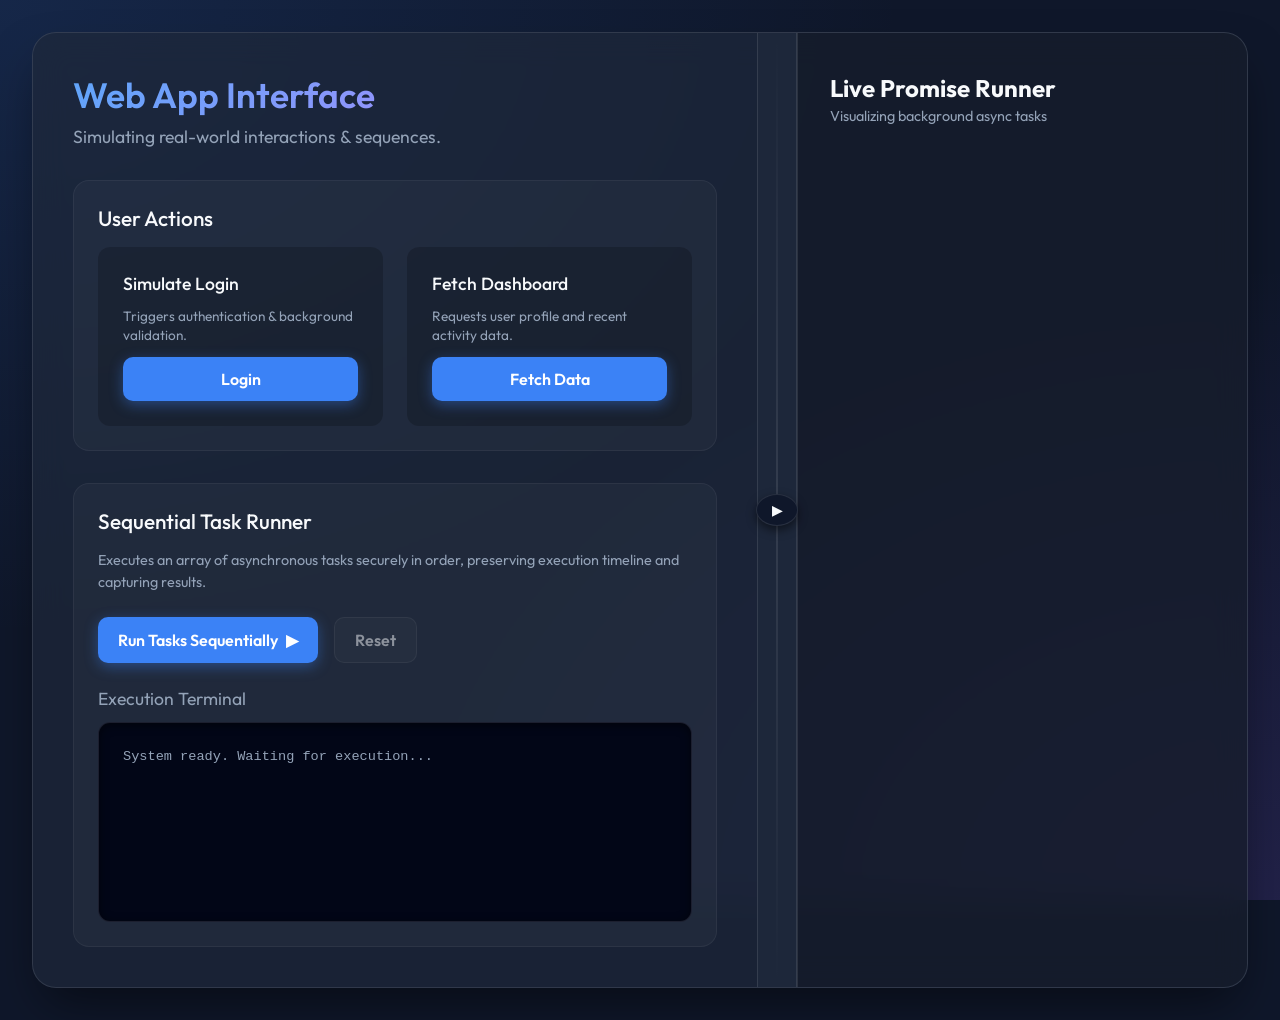
==== index.html @ a12e9759 "Update Promise-Based Sequence Runner" ====
<!DOCTYPE html>
<html lang="en">

<head>
    <meta charset="UTF-8">
    <meta name="viewport" content="width=device-width, initial-scale=1.0">
    <title>Promise-Based Sequence Runner</title>
    <meta name="description" content="Sequential Async Execution Demonstration">
    <link rel="stylesheet" href="style.css">
    <link href="https://fonts.googleapis.com/css2?family=Outfit:wght@300;400;600&display=swap" rel="stylesheet">
</head>

<body>
    <div class="app-container split-layout">

        <main class="left-panel">
            <header class="app-header">
                <h1>Web App Interface</h1>
                <p>Simulating real-world interactions & sequences.</p>
            </header>

            <section class="interaction-section box-panel">
                <h2>User Actions</h2>
                <div class="action-grid">
                    <div class="action-card">
                        <h3>Simulate Login</h3>
                        <p>Triggers authentication & background validation.</p>
                        <button id="login-btn" class="primary-btn">
                            <span class="btn-text">Login</span>
                        </button>
                    </div>
                    <div class="action-card">
                        <h3>Fetch Dashboard</h3>
                        <p>Requests user profile and recent activity data.</p>
                        <button id="fetch-data-btn" class="primary-btn">
                            <span class="btn-text">Fetch Data</span>
                        </button>
                    </div>
                </div>
            </section>

            <section class="assignment-section box-panel">
                <h2>Sequential Task Runner</h2>
                <p class="section-desc">Executes an array of asynchronous tasks securely in order, preserving execution
                    timeline and capturing results.</p>
                <div class="controls">
                    <button id="run-btn" class="primary-btn">
                        <span class="btn-text">Run Tasks Sequentially</span>
                        <span class="btn-icon">▶</span>
                    </button>
                    <button id="reset-btn" class="secondary-btn" disabled>
                        <span class="btn-text">Reset</span>
                    </button>
                </div>

                <div class="results-panel">
                    <h3>Execution Terminal</h3>
                    <div class="terminal" id="terminal-output">
                        <p class="log-entry system">System ready. Waiting for execution...</p>
                    </div>
                </div>
            </section>
        </main>

        <div class="divider-container" id="panel-divider">
            <button id="toggle-runner-btn" class="toggle-btn" title="Toggle Live Runner">
                <span class="toggle-icon">▶</span>
            </button>
            <div class="divider-line"></div>
        </div>

        <aside class="right-panel visualizer" id="live-runner-panel">
            <div class="panel-header">
                <h2>Live Promise Runner</h2>
                <p>Visualizing background async tasks</p>
            </div>
            <div class="task-list" id="task-list">
            </div>
        </aside>

    </div>
    <script src="script.js"></script>
</body>

</html>
---- style.css ----
:root {
    --bg-color: #0f172a;
    --panel-bg: rgba(30, 41, 59, 0.7);
    --border-color: rgba(255, 255, 255, 0.1);
    --text-primary: #f8fafc;
    --text-secondary: #94a3b8;
    --accent-color: #3b82f6;
    --accent-hover: #2563eb;
    --success-color: #10b981;
    --error-color: #ef4444;
    --warning-color: #f59e0b;
    --task-pending: rgba(59, 130, 246, 0.1);
    --task-active: rgba(59, 130, 246, 0.3);
    --task-done: rgba(16, 185, 129, 0.2);
    --task-failed: rgba(239, 68, 68, 0.2);
}

* {
    box-sizing: border-box;
    margin: 0;
    padding: 0;
}

body {
    font-family: 'Outfit', sans-serif;
    background-color: var(--bg-color);
    background-image:
        radial-gradient(at 0% 0%, rgba(59, 130, 246, 0.15) 0px, transparent 50%),
        radial-gradient(at 100% 100%, rgba(139, 92, 246, 0.15) 0px, transparent 50%);
    background-attachment: fixed;
    color: var(--text-primary);
    min-height: 100vh;
    display: flex;
    justify-content: center;
    padding: 2rem;
}

.app-container {
    width: 100%;
    max-width: 1300px;
    background: var(--panel-bg);
    border: 1px solid var(--border-color);
    border-radius: 24px;
    backdrop-filter: blur(16px);
    box-shadow: 0 25px 50px -12px rgba(0, 0, 0, 0.5);
    display: flex;
    flex-direction: row;
    align-items: stretch;
    overflow: hidden;
}

.left-panel {
    flex: 1;
    padding: 2.5rem;
    display: flex;
    flex-direction: column;
    gap: 2rem;
    overflow-y: auto;
}

.right-panel {
    width: 450px;
    background: rgba(0, 0, 0, 0.2);
    border-left: 1px solid var(--border-color);
    padding: 2.5rem 2rem;
    display: flex;
    flex-direction: column;
    gap: 1.5rem;
    transition: all 0.4s cubic-bezier(0.4, 0, 0.2, 1);
    overflow-y: auto;
}

.right-panel.collapsed {
    width: 0;
    padding-left: 0;
    padding-right: 0;
    border-left: none;
    opacity: 0;
}

.divider-container {
    width: 40px;
    background: rgba(30, 41, 59, 0.9);
    display: flex;
    justify-content: center;
    align-items: center;
    position: relative;
    border-left: 1px solid var(--border-color);
    border-right: 1px solid var(--border-color);
    cursor: col-resize;
    z-index: 10;
}

.divider-line {
    width: 2px;
    height: 100%;
    background: linear-gradient(to bottom, transparent, rgba(255, 255, 255, 0.1), transparent);
}

.toggle-btn {
    position: absolute;
    width: 32px;
    height: 32px;
    border-radius: 50%;
    background: var(--bg-color);
    border: 1px solid var(--border-color);
    color: var(--text-primary);
    display: flex;
    justify-content: center;
    align-items: center;
    cursor: pointer;
    box-shadow: 0 4px 10px rgba(0, 0, 0, 0.5);
    transition: all 0.3s ease;
    z-index: 11;
}

.toggle-btn:hover {
    background: var(--accent-color);
    border-color: var(--accent-color);
}

.toggle-btn.rotated .toggle-icon {
    transform: rotate(180deg);
}

.toggle-icon {
    transition: transform 0.3s ease;
    font-size: 0.8rem;
}

.app-header h1 {
    font-size: 2.2rem;
    font-weight: 600;
    background: linear-gradient(135deg, #60a5fa, #c084fc);
    -webkit-background-clip: text;
    background-clip: text;
    -webkit-text-fill-color: transparent;
    margin-bottom: 0.5rem;
}

.app-header p {
    color: var(--text-secondary);
    font-size: 1.1rem;
}

.panel-header h2 {
    font-size: 1.5rem;
    color: var(--text-primary);
    margin-bottom: 0.25rem;
}

.panel-header p {
    font-size: 0.9rem;
    color: var(--text-secondary);
}

.box-panel {
    background: rgba(255, 255, 255, 0.03);
    border-radius: 16px;
    padding: 1.5rem;
    border: 1px solid rgba(255, 255, 255, 0.05);
}

.box-panel h2 {
    font-size: 1.3rem;
    margin-bottom: 1rem;
    color: var(--text-primary);
    font-weight: 500;
}

.section-desc {
    color: var(--text-secondary);
    font-size: 0.9rem;
    margin-bottom: 1.5rem;
    line-height: 1.5;
}

.action-grid {
    display: grid;
    grid-template-columns: 1fr 1fr;
    gap: 1.5rem;
}

.action-card {
    background: rgba(0, 0, 0, 0.2);
    border-radius: 12px;
    padding: 1.5rem;
    display: flex;
    flex-direction: column;
    gap: 0.75rem;
    border: 1px solid transparent;
    transition: all 0.3s ease;
}

.action-card:hover {
    border-color: rgba(59, 130, 246, 0.3);
    background: rgba(0, 0, 0, 0.3);
}

.action-card h3 {
    font-size: 1.1rem;
    font-weight: 500;
}

.action-card p {
    color: var(--text-secondary);
    font-size: 0.85rem;
    line-height: 1.4;
    flex-grow: 1;
}

.controls {
    display: flex;
    gap: 1rem;
    margin-bottom: 1.5rem;
}

button {
    font-family: inherit;
    font-size: 1rem;
    font-weight: 600;
    padding: 0.75rem 1.25rem;
    border: none;
    border-radius: 10px;
    cursor: pointer;
    display: inline-flex;
    align-items: center;
    justify-content: center;
    gap: 0.5rem;
    transition: all 0.3s ease;
}

.primary-btn {
    background: var(--accent-color);
    color: white;
    box-shadow: 0 4px 14px rgba(59, 130, 246, 0.4);
}

.primary-btn:hover:not(:disabled) {
    background: var(--accent-hover);
    transform: translateY(-2px);
    box-shadow: 0 6px 20px rgba(59, 130, 246, 0.5);
}

.primary-btn:active:not(:disabled) {
    transform: translateY(0);
}

.primary-btn:disabled {
    background: #334155;
    color: #94a3b8;
    cursor: not-allowed;
    box-shadow: none;
}

.secondary-btn {
    background: rgba(255, 255, 255, 0.05);
    color: var(--text-primary);
    border: 1px solid var(--border-color);
}

.secondary-btn:hover:not(:disabled) {
    background: rgba(255, 255, 255, 0.1);
}

.secondary-btn:disabled {
    opacity: 0.5;
    cursor: not-allowed;
}

.task-list {
    display: flex;
    flex-direction: column;
    gap: 1rem;
}

.task-item {
    background: var(--task-pending);
    border-radius: 12px;
    padding: 1rem 1.25rem;
    display: flex;
    justify-content: space-between;
    align-items: center;
    border-left: 4px solid #475569;
    transition: all 0.5s ease;
    opacity: 0.7;
}

.task-item.active {
    background: var(--task-active);
    border-left-color: var(--accent-color);
    opacity: 1;
    transform: scale(1.02);
    box-shadow: 0 4px 15px rgba(59, 130, 246, 0.2);
}

.task-item.active .task-spinner {
    display: block;
}

.task-item.done {
    background: var(--task-done);
    border-left-color: var(--success-color);
    opacity: 1;
}

.task-item.failed {
    background: var(--task-failed);
    border-left-color: var(--error-color);
    opacity: 1;
}

.task-info {
    display: flex;
    align-items: center;
    gap: 0.75rem;
}

.task-icon {
    font-size: 1.2rem;
}

.task-name {
    font-size: 1rem;
    font-weight: 400;
}

.task-status-container {
    display: flex;
    align-items: center;
    gap: 0.75rem;
}

.task-status {
    font-size: 0.85rem;
    color: var(--text-secondary);
    text-transform: uppercase;
    letter-spacing: 0.05em;
    font-weight: 600;
}

.task-spinner {
    display: none;
    width: 20px;
    height: 20px;
    border: 3px solid rgba(255, 255, 255, 0.1);
    border-radius: 50%;
    border-top-color: var(--accent-color);
    animation: spin 1s linear infinite;
}

@keyframes spin {
    to {
        transform: rotate(360deg);
    }
}

.results-panel {
    display: flex;
    flex-direction: column;
    gap: 0.75rem;
}

.results-panel h3 {
    font-size: 1.1rem;
    color: var(--text-secondary);
    font-weight: 400;
}

.terminal {
    background: #020617;
    border-radius: 12px;
    padding: 1.5rem;
    font-family: 'Courier New', Courier, monospace;
    font-size: 0.85rem;
    height: 200px;
    overflow-y: auto;
    border: 1px solid var(--border-color);
    box-shadow: inset 0 2px 10px rgba(0, 0, 0, 0.5);
    display: flex;
    flex-direction: column;
    gap: 0.5rem;
}

.terminal::-webkit-scrollbar {
    width: 8px;
}

.terminal::-webkit-scrollbar-track {
    background: #0f172a;
    border-radius: 4px;
}

.terminal::-webkit-scrollbar-thumb {
    background: #334155;
    border-radius: 4px;
}

.log-entry {
    line-height: 1.4;
    word-break: break-all;
    animation: fadeIn 0.3s ease;
}

@keyframes fadeIn {
    from {
        opacity: 0;
        transform: translateY(5px);
    }

    to {
        opacity: 1;
        transform: translateY(0);
    }
}

.log-entry .timestamp {
    color: #64748b;
    margin-right: 0.5rem;
}

.log-entry.system {
    color: var(--text-secondary);
}

.log-entry.start {
    color: var(--accent-color);
}

.log-entry.success {
    color: var(--success-color);
}

.log-entry.error {
    color: var(--error-color);
}

.log-entry.result {
    color: #c084fc;
    font-weight: bold;
}

@media (max-width: 900px) {
    .app-container {
        flex-direction: column;
    }

    .right-panel {
        width: 100%;
        border-left: none;
        border-top: 1px solid var(--border-color);
    }

    .divider-container {
        width: 100%;
        height: 40px;
        border-left: none;
        border-right: none;
        border-top: 1px solid var(--border-color);
        border-bottom: 1px solid var(--border-color);
        cursor: row-resize;
    }

    .divider-line {
        height: 2px;
        width: 100%;
        background: linear-gradient(to right, transparent, rgba(255, 255, 255, 0.1), transparent);
    }

    .action-grid {
        grid-template-columns: 1fr;
    }
}
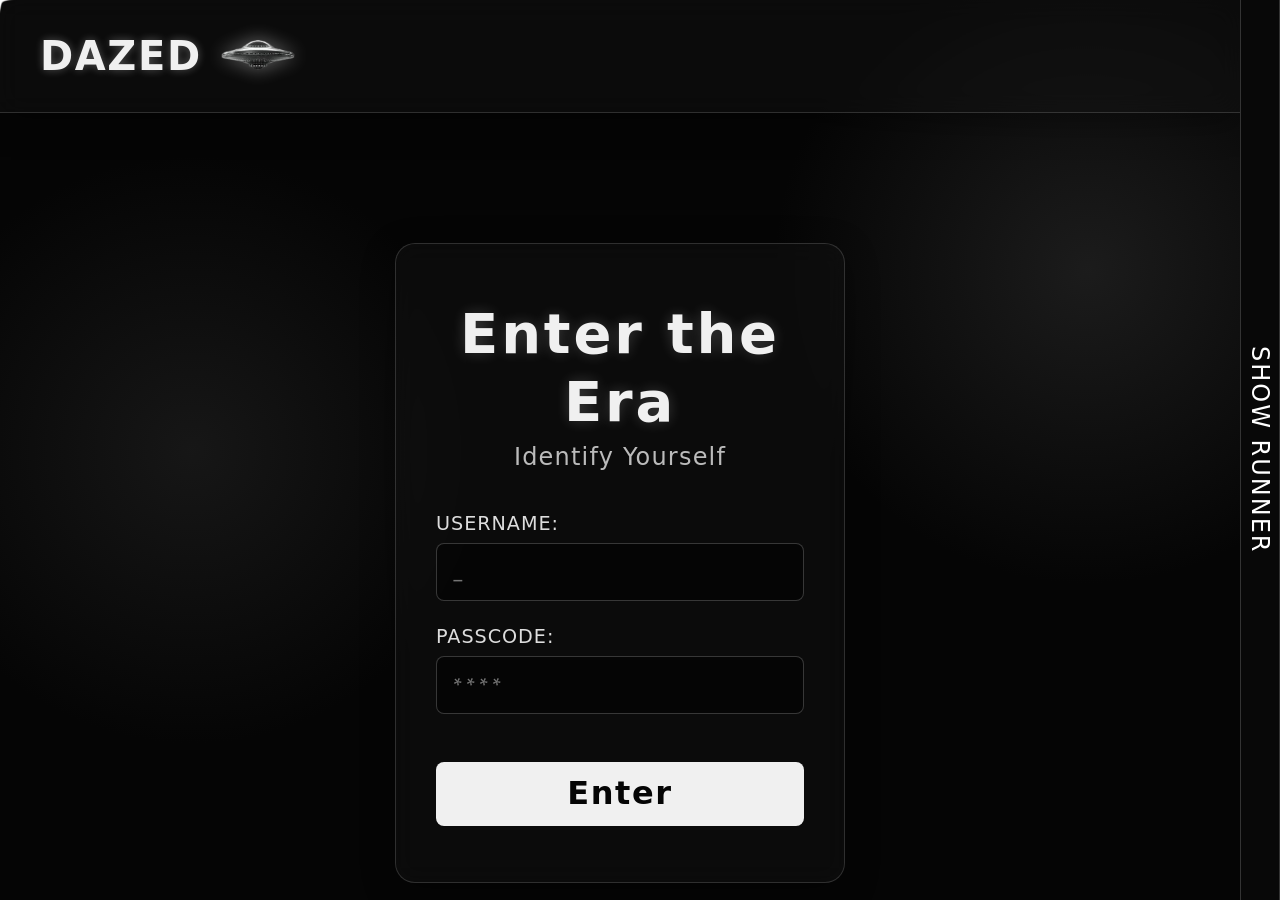
==== commit 1be1b96e: "Swap index.html to DAZED project" ====
--- a/index.html
+++ b/index.html
@@ -4,81 +4,262 @@
 <head>
     <meta charset="UTF-8">
     <meta name="viewport" content="width=device-width, initial-scale=1.0">
-    <title>Promise-Based Sequence Runner</title>
-    <meta name="description" content="Sequential Async Execution Demonstration">
+    <title>DAZED - Golden Era of Music</title>
     <link rel="stylesheet" href="style.css">
-    <link href="https://fonts.googleapis.com/css2?family=Outfit:wght@300;400;600&display=swap" rel="stylesheet">
-</head>
+
+    <!-- Google Fonts -->
+    <link rel="preconnect" href="https://fonts.googleapis.com">
+    <link rel="preconnect" href="https://fonts.gstatic.com" crossorigin>
+    <!-- Pixel Font -->
+    <link href="https://fonts.googleapis.com/css2?family=Press+Start+2P&display=swap" rel="stylesheet">
+    <!-- Gothic Font -->
+    <link href="https://fonts.googleapis.com/css2?family=Pirata+One&display=swap" rel="stylesheet">
+    <!-- Clean legible Sans for body text -->
+    <link href="https://fonts.googleapis.com/css2?family=Outfit:wght@400;700;900&display=swap" rel="stylesheet">
 
 <body>
+
+    <!-- CUSTOM GLOWING CURSOR -->
+    <div id="glow-cursor"></div>
+
     <div class="app-container split-layout">
-
-        <main class="left-panel">
-            <header class="app-header">
-                <h1>Web App Interface</h1>
-                <p>Simulating real-world interactions & sequences.</p>
+        <!-- LEFT PANEL: DAZED APP -->
+        <div class="left-panel main-dazed-content">
+
+            <!-- HEADER BAR -->
+            <header class="top-header glass-effect">
+                <div class="logo-container" id="navbar-logo">
+                    <h1 class="logo gothic-font">DAZED</h1>
+                    <img src="DAZED.png" alt="DAZED Floating Logo" class="floating-logo">
+                </div>
+                <button id="logout-btn" class="gothic-font nav-btn hidden">SIGN OUT</button>
             </header>
 
-            <section class="interaction-section box-panel">
-                <h2>User Actions</h2>
-                <div class="action-grid">
-                    <div class="action-card">
-                        <h3>Simulate Login</h3>
-                        <p>Triggers authentication & background validation.</p>
-                        <button id="login-btn" class="primary-btn">
-                            <span class="btn-text">Login</span>
-                        </button>
+            <!-- LOGIN VIEW -->
+            <main id="login-view" class="view-container active">
+                <div class="login-box glass-effect">
+                    <h2 class="gothic-font">Enter the Era</h2>
+                    <p class="subtitle gothic-font">Identify Yourself</p>
+
+                    <form id="login-form">
+                        <div class="input-group">
+                            <label for="username" class="gothic-font">USERNAME:</label>
+                            <input type="text" id="username" required autocomplete="off" placeholder="_">
+                        </div>
+
+                        <div class="input-group">
+                            <label for="passcode" class="gothic-font">PASSCODE:</label>
+                            <input type="password" id="passcode" required placeholder="* * * *">
+                        </div>
+
+                        <button type="submit" class="gothic-font submit-btn">Enter</button>
+                    </form>
+                </div>
+            </main>
+
+            <!-- MAIN CONTENT VIEW (Hidden Initially) -->
+            <main id="main-view" class="view-container hidden">
+                <div class="hero-section glass-effect">
+                    <h2 class="gothic-font hero-title">Golden Era of Music</h2>
+                    <p class="welcome-msg gothic-font">Welcome back, <span id="user-display"
+                            class="gothic-font">Seeker</span>.
+                    </p>
+                    <p class="dramatic-text outfit-font">
+                        Do you remember the crackle of the needle hitting the groove?<br>
+                        The warmth of the analog sound filling the room, long before the digital age.<br>
+                        Take a quiet moment to drift back to those golden afternoons, and let the melodies of the past
+                        wash over
+                        you once again.
+                    </p>
+                    <div class="scroll-prompt gothic-font">SCROLL DOWN v</div>
+                </div>
+
+                <!-- Top Ribbon: Left to Right -->
+                <div class="ribbon-container">
+                    <div class="marquee-content left-to-right pixel-font">
+                        <span>PINK FLOYD • THE BEATLES • FRANK SINATRA • NIRVANA • LED ZEPPELIN • KISS • ABBA •
+                            RADIOHEAD •
+                            BLACK SABBATH • PINK FLOYD • THE BEATLES • FRANK SINATRA • NIRVANA • LED ZEPPELIN • KISS •
+                            ABBA •
+                            RADIOHEAD • BLACK SABBATH •</span>
                     </div>
-                    <div class="action-card">
-                        <h3>Fetch Dashboard</h3>
-                        <p>Requests user profile and recent activity data.</p>
-                        <button id="fetch-data-btn" class="primary-btn">
-                            <span class="btn-text">Fetch Data</span>
-                        </button>
+                </div>
+
+                <section class="gallery-grid">
+
+                    <!-- Pink Floyd -->
+                    <article class="artist-card" data-artist="pink-floyd">
+                        <div class="card-image-wrapper">
+                            <img src="images/pink_floyd.jpg" alt="Pink Floyd" class="artist-img">
+                            <div class="hover-overlay glass-effect">
+                                <h3 class="pixel-font artist-name">Pink Floyd</h3>
+                            </div>
+                        </div>
+                    </article>
+
+                    <!-- The Beatles -->
+                    <article class="artist-card" data-artist="the-beatles">
+                        <div class="card-image-wrapper">
+                            <img src="images/the_beatles.jpg" alt="The Beatles" class="artist-img">
+                            <div class="hover-overlay glass-effect">
+                                <h3 class="pixel-font artist-name">The Beatles</h3>
+                            </div>
+                        </div>
+                    </article>
+
+                    <!-- Frank Sinatra -->
+                    <article class="artist-card" data-artist="frank-sinatra">
+                        <div class="card-image-wrapper">
+                            <img src="images/frank_sina.jpg" alt="Frank Sinatra" class="artist-img">
+                            <div class="hover-overlay glass-effect">
+                                <h3 class="pixel-font artist-name">Frank Sinatra</h3>
+                            </div>
+                        </div>
+                    </article>
+
+                    <!-- Nirvana -->
+                    <article class="artist-card" data-artist="nirvana">
+                        <div class="card-image-wrapper">
+                            <img src="images/nirvana.jpg" alt="Nirvana" class="artist-img">
+                            <div class="hover-overlay glass-effect">
+                                <h3 class="pixel-font artist-name">Nirvana</h3>
+                            </div>
+                        </div>
+                    </article>
+
+                    <!-- Led Zeppelin -->
+                    <article class="artist-card" data-artist="led-zeppelin">
+                        <div class="card-image-wrapper">
+                            <img src="images/led_zep.jpg" alt="Led Zeppelin" class="artist-img">
+                            <div class="hover-overlay glass-effect">
+                                <h3 class="pixel-font artist-name">Led Zeppelin</h3>
+                            </div>
+                        </div>
+                    </article>
+
+                    <!-- KISS -->
+                    <article class="artist-card" data-artist="kiss">
+                        <div class="card-image-wrapper">
+                            <img src="images/KISS.jpg" alt="KISS" class="artist-img">
+                            <div class="hover-overlay glass-effect">
+                                <h3 class="pixel-font artist-name">KISS</h3>
+                            </div>
+                        </div>
+                    </article>
+
+                    <!-- ABBA -->
+                    <article class="artist-card" data-artist="abba">
+                        <div class="card-image-wrapper">
+                            <img src="images/ABBA.jpg" alt="ABBA" class="artist-img">
+                            <div class="hover-overlay glass-effect">
+                                <h3 class="pixel-font artist-name">ABBA</h3>
+                            </div>
+                        </div>
+                    </article>
+
+                    <!-- Radiohead -->
+                    <article class="artist-card" data-artist="radiohead">
+                        <div class="card-image-wrapper">
+                            <img src="images/radiohead.jpg" alt="Radiohead" class="artist-img">
+                            <div class="hover-overlay glass-effect">
+                                <h3 class="pixel-font artist-name">Radiohead</h3>
+                            </div>
+                        </div>
+                    </article>
+
+                    <!-- Black Sabbath -->
+                    <article class="artist-card" data-artist="black-sabbath">
+                        <div class="card-image-wrapper">
+                            <img src="images/black_sab.jpg" alt="Black Sabbath" class="artist-img">
+                            <div class="hover-overlay glass-effect">
+                                <h3 class="pixel-font artist-name">Black Sabbath</h3>
+                            </div>
+                        </div>
+                    </article>
+
+                </section>
+
+                <!-- Bottom Ribbon: Right to Left -->
+                <div class="ribbon-container">
+                    <div class="marquee-content right-to-left pixel-font">
+                        <span>PINK FLOYD • THE BEATLES • FRANK SINATRA • NIRVANA • LED ZEPPELIN • KISS • ABBA •
+                            RADIOHEAD •
+                            BLACK SABBATH • PINK FLOYD • THE BEATLES • FRANK SINATRA • NIRVANA • LED ZEPPELIN • KISS •
+                            ABBA •
+                            RADIOHEAD • BLACK SABBATH •</span>
                     </div>
                 </div>
-            </section>
-
-            <section class="assignment-section box-panel">
-                <h2>Sequential Task Runner</h2>
-                <p class="section-desc">Executes an array of asynchronous tasks securely in order, preserving execution
-                    timeline and capturing results.</p>
-                <div class="controls">
-                    <button id="run-btn" class="primary-btn">
-                        <span class="btn-text">Run Tasks Sequentially</span>
-                        <span class="btn-icon">▶</span>
-                    </button>
-                    <button id="reset-btn" class="secondary-btn" disabled>
-                        <span class="btn-text">Reset</span>
-                    </button>
-                </div>
-
-                <div class="results-panel">
-                    <h3>Execution Terminal</h3>
-                    <div class="terminal" id="terminal-output">
-                        <p class="log-entry system">System ready. Waiting for execution...</p>
-                    </div>
-                </div>
-            </section>
-        </main>
-
-        <div class="divider-container" id="panel-divider">
-            <button id="toggle-runner-btn" class="toggle-btn" title="Toggle Live Runner">
-                <span class="toggle-icon">▶</span>
-            </button>
-            <div class="divider-line"></div>
+
+                <footer class="main-footer">
+                    <h2 class="gothic-font">DAZED &copy; 2026</h2>
+                </footer>
+            </main>
+
+        </div> <!-- END LEFT PANEL -->
+
+        <!-- PANEL DIVIDER -->
+        <div class="panel-divider">
+            <button id="toggle-runner-btn" class="gothic-font">SHOW RUNNER</button>
         </div>
 
-        <aside class="right-panel visualizer" id="live-runner-panel">
-            <div class="panel-header">
-                <h2>Live Promise Runner</h2>
-                <p>Visualizing background async tasks</p>
-            </div>
-            <div class="task-list" id="task-list">
+        <!-- RIGHT PANEL: LIVE RUNNER -->
+        <aside id="live-runner-panel" class="right-panel collapsed">
+            <header class="runner-header">
+                <h2 class="gothic-font">Live Promise Runner</h2>
+                <div class="status-indicator">
+                    <span class="pulse-dot"></span>
+                    <span id="runner-status-text" class="outfit-font">Awaiting Interaction...</span>
+                </div>
+            </header>
+
+            <div class="runner-content">
+                <div class="assignment-section" style="margin-bottom: 1.5rem;">
+                    <h3 class="gothic-font" style="font-size: 1.5rem; margin-bottom: 0.5rem; color: #fff;">Assignment
+                        Execution</h3>
+                    <p class="outfit-font" style="font-size: 0.9rem; color: #bbb; margin-bottom: 1rem;">Executes
+                        hardcoded array of promises sequentially.</p>
+                    <button id="run-seq-btn" class="border-btn gothic-font"
+                        style="width: 100%; font-size: 1.4rem; padding: 0.5rem;">Run Array Sequence</button>
+                </div>
+
+                <div class="task-section">
+                    <h3 class="gothic-font"
+                        style="font-size: 1.5rem; margin-bottom: 1rem; color: #fff; border-bottom: 1px solid #333; padding-bottom: 0.5rem;">
+                        Active Promises</h3>
+                    <ul id="live-task-list" class="task-list outfit-font">
+                        <!-- Tasks injected here -->
+                    </ul>
+                </div>
+
+                <div class="terminal-section">
+                    <h3 class="gothic-font"
+                        style="font-size: 1.5rem; margin-top: 1.5rem; margin-bottom: 0.5rem; color: #fff;">System Logs
+                    </h3>
+                    <pre id="live-terminal-output" class="terminal-output outfit-font"></pre>
+                </div>
             </div>
         </aside>
 
+    </div> <!-- END APP CONTAINER -->
+
+    <!-- ALBUM INFO MODAL -->
+    <div id="album-modal" class="modal-overlay hidden">
+        <div class="modal-content glass-effect">
+            <button id="close-modal-btn" class="close-btn gothic-font">&times;</button>
+            <div class="modal-body">
+                <div class="modal-image-col">
+                    <img id="modal-album-img" src="" alt="Album Cover">
+                </div>
+                <div class="modal-info-col">
+                    <h2 id="modal-artist-name" class="pixel-font"></h2>
+                    <h3 id="modal-album-name" class="gothic-font"></h3>
+                    <p id="modal-album-year" class="gothic-font release-year"></p>
+                    <p id="modal-album-desc" class="outfit-font"></p>
+                </div>
+            </div>
+        </div>
     </div>
+
     <script src="script.js"></script>
 </body>
 
--- a/style.css
+++ b/style.css
@@ -1,411 +1,204 @@
+/* DAZED Stylesheet v2 - Glassmorphism & Image Cards */
+
 :root {
-    --bg-color: #0f172a;
-    --panel-bg: rgba(30, 41, 59, 0.7);
-    --border-color: rgba(255, 255, 255, 0.1);
-    --text-primary: #f8fafc;
-    --text-secondary: #94a3b8;
-    --accent-color: #3b82f6;
-    --accent-hover: #2563eb;
-    --success-color: #10b981;
-    --error-color: #ef4444;
-    --warning-color: #f59e0b;
-    --task-pending: rgba(59, 130, 246, 0.1);
-    --task-active: rgba(59, 130, 246, 0.3);
-    --task-done: rgba(16, 185, 129, 0.2);
-    --task-failed: rgba(239, 68, 68, 0.2);
+    --bg-color: #050505;
+    --text-color: #f0f0f0;
+    --glass-bg: rgba(20, 20, 20, 0.4);
+    --glass-border: rgba(255, 255, 255, 0.15);
+    --glass-shadow: 0 8px 32px 0 rgba(0, 0, 0, 0.37);
+    --accent-color: #ffffff;
 }
 
 * {
-    box-sizing: border-box;
     margin: 0;
     padding: 0;
+    box-sizing: border-box;
+    scroll-behavior: smooth;
 }
 
 body {
+    background-color: var(--bg-color);
+    /* Adding a subtle gradient/noise background helps glassmorphism pop */
+    background-image:
+        radial-gradient(circle at 15% 50%, rgba(40, 40, 40, 0.5), transparent 25%),
+        radial-gradient(circle at 85% 30%, rgba(50, 50, 50, 0.5), transparent 25%);
+    background-attachment: fixed;
+    color: var(--text-color);
     font-family: 'Outfit', sans-serif;
-    background-color: var(--bg-color);
-    background-image:
-        radial-gradient(at 0% 0%, rgba(59, 130, 246, 0.15) 0px, transparent 50%),
-        radial-gradient(at 100% 100%, rgba(139, 92, 246, 0.15) 0px, transparent 50%);
-    background-attachment: fixed;
-    color: var(--text-primary);
     min-height: 100vh;
     display: flex;
-    justify-content: center;
-    padding: 2rem;
-}
-
-.app-container {
-    width: 100%;
-    max-width: 1300px;
-    background: var(--panel-bg);
-    border: 1px solid var(--border-color);
-    border-radius: 24px;
-    backdrop-filter: blur(16px);
-    box-shadow: 0 25px 50px -12px rgba(0, 0, 0, 0.5);
-    display: flex;
-    flex-direction: row;
-    align-items: stretch;
-    overflow: hidden;
-}
-
-.left-panel {
+    flex-direction: column;
+    overflow-x: hidden;
+    cursor: none;
+    /* Hide default cursor to show custom glowing DOM element */
+}
+
+/* Ensure default cursors are hidden over interactive elements too */
+a,
+button,
+.artist-card,
+.logo-container,
+.close-btn {
+    cursor: none !important;
+}
+
+/* CUSTOM GLOWING CURSOR */
+#glow-cursor {
+    position: fixed;
+    top: 0;
+    left: 0;
+    width: 64px;
+    height: 64px;
+    background-image: url('images/cursor-medium.png');
+    background-size: contain;
+    background-repeat: no-repeat;
+    pointer-events: none;
+    /* Let clicks pass through to elements below */
+    z-index: 9999;
+    transform: translate(-50%, -50%);
+    /* Center the image on the exact coordinate */
+    animation: alien-glow 2s infinite alternate;
+}
+
+#glow-cursor.hover-glow {
+    animation: alien-glow-yellow 1s infinite alternate;
+}
+
+@keyframes alien-glow {
+    0% {
+        filter: drop-shadow(0 0 10px rgba(255, 255, 255, 0.7));
+    }
+
+    100% {
+        filter: drop-shadow(0 0 40px rgba(255, 255, 255, 1));
+    }
+}
+
+@keyframes alien-glow-yellow {
+    0% {
+        filter: drop-shadow(0 0 15px rgba(255, 215, 0, 0.8));
+    }
+
+    100% {
+        filter: drop-shadow(0 0 50px rgba(255, 215, 0, 1));
+    }
+}
+
+/* Typography Classes */
+.pixel-font {
+    font-family: 'Press Start 2P', system-ui;
+    line-height: 1.4;
+    text-transform: uppercase;
+}
+
+.gothic-font {
+    font-family: 'Pirata One', system-ui, cursive;
+    line-height: 1.2;
+    letter-spacing: 0.05em;
+}
+
+.outfit-font {
+    font-family: 'Outfit', sans-serif;
+}
+
+/* Glassmorphism Utility */
+.glass-effect {
+    background: var(--glass-bg);
+    backdrop-filter: blur(12px);
+    -webkit-backdrop-filter: blur(12px);
+    border: 1px solid var(--glass-border);
+    box-shadow: var(--glass-shadow);
+}
+
+/* Header */
+.top-header {
+    width: 100%;
+    padding: 1rem 2.5rem;
+    position: sticky;
+    top: 0;
+    z-index: 100;
+    border-bottom: 1px solid var(--glass-border);
+    border-top: none;
+    border-left: none;
+    border-right: none;
+
+    display: flex;
+    justify-content: space-between;
+    align-items: center;
+}
+
+.logo-container {
+    display: flex;
+    align-items: center;
+    gap: 1rem;
+    cursor: pointer;
+}
+
+.logo {
+    font-size: 2.5rem;
+    letter-spacing: 0.1rem;
+    text-transform: uppercase;
+    text-shadow: 0 0 10px rgba(255, 255, 255, 0.3);
+    margin: 0;
+}
+
+.floating-logo {
+    height: 80px;
+    animation: float 3s ease-in-out infinite;
+    filter: drop-shadow(0 0 10px rgba(255, 255, 255, 0.4));
+}
+
+@keyframes float {
+    0% {
+        transform: translateY(0px);
+    }
+
+    50% {
+        transform: translateY(-8px);
+    }
+
+    100% {
+        transform: translateY(0px);
+    }
+}
+
+.nav-btn {
+    background: transparent;
+    color: var(--text-color);
+    border: 1px solid var(--glass-border);
+    border-radius: 8px;
+    padding: 0.4rem 1.5rem;
+    font-size: 1.5rem;
+    cursor: pointer;
+    transition: all 0.3s;
+}
+
+.nav-btn:hover {
+    background: rgba(255, 255, 255, 0.1);
+    box-shadow: 0 0 10px rgba(255, 255, 255, 0.2);
+}
+
+.nav-btn.hidden {
+    display: none;
+}
+
+/* Views Management */
+.view-container {
+    display: none;
     flex: 1;
-    padding: 2.5rem;
+    width: 100%;
+    animation: fadeIn 0.8s ease-in-out;
+}
+
+.view-container.active {
     display: flex;
     flex-direction: column;
-    gap: 2rem;
-    overflow-y: auto;
-}
-
-.right-panel {
-    width: 450px;
-    background: rgba(0, 0, 0, 0.2);
-    border-left: 1px solid var(--border-color);
-    padding: 2.5rem 2rem;
-    display: flex;
-    flex-direction: column;
-    gap: 1.5rem;
-    transition: all 0.4s cubic-bezier(0.4, 0, 0.2, 1);
-    overflow-y: auto;
-}
-
-.right-panel.collapsed {
-    width: 0;
-    padding-left: 0;
-    padding-right: 0;
-    border-left: none;
-    opacity: 0;
-}
-
-.divider-container {
-    width: 40px;
-    background: rgba(30, 41, 59, 0.9);
-    display: flex;
-    justify-content: center;
-    align-items: center;
-    position: relative;
-    border-left: 1px solid var(--border-color);
-    border-right: 1px solid var(--border-color);
-    cursor: col-resize;
-    z-index: 10;
-}
-
-.divider-line {
-    width: 2px;
-    height: 100%;
-    background: linear-gradient(to bottom, transparent, rgba(255, 255, 255, 0.1), transparent);
-}
-
-.toggle-btn {
-    position: absolute;
-    width: 32px;
-    height: 32px;
-    border-radius: 50%;
-    background: var(--bg-color);
-    border: 1px solid var(--border-color);
-    color: var(--text-primary);
-    display: flex;
-    justify-content: center;
-    align-items: center;
-    cursor: pointer;
-    box-shadow: 0 4px 10px rgba(0, 0, 0, 0.5);
-    transition: all 0.3s ease;
-    z-index: 11;
-}
-
-.toggle-btn:hover {
-    background: var(--accent-color);
-    border-color: var(--accent-color);
-}
-
-.toggle-btn.rotated .toggle-icon {
-    transform: rotate(180deg);
-}
-
-.toggle-icon {
-    transition: transform 0.3s ease;
-    font-size: 0.8rem;
-}
-
-.app-header h1 {
-    font-size: 2.2rem;
-    font-weight: 600;
-    background: linear-gradient(135deg, #60a5fa, #c084fc);
-    -webkit-background-clip: text;
-    background-clip: text;
-    -webkit-text-fill-color: transparent;
-    margin-bottom: 0.5rem;
-}
-
-.app-header p {
-    color: var(--text-secondary);
-    font-size: 1.1rem;
-}
-
-.panel-header h2 {
-    font-size: 1.5rem;
-    color: var(--text-primary);
-    margin-bottom: 0.25rem;
-}
-
-.panel-header p {
-    font-size: 0.9rem;
-    color: var(--text-secondary);
-}
-
-.box-panel {
-    background: rgba(255, 255, 255, 0.03);
-    border-radius: 16px;
-    padding: 1.5rem;
-    border: 1px solid rgba(255, 255, 255, 0.05);
-}
-
-.box-panel h2 {
-    font-size: 1.3rem;
-    margin-bottom: 1rem;
-    color: var(--text-primary);
-    font-weight: 500;
-}
-
-.section-desc {
-    color: var(--text-secondary);
-    font-size: 0.9rem;
-    margin-bottom: 1.5rem;
-    line-height: 1.5;
-}
-
-.action-grid {
-    display: grid;
-    grid-template-columns: 1fr 1fr;
-    gap: 1.5rem;
-}
-
-.action-card {
-    background: rgba(0, 0, 0, 0.2);
-    border-radius: 12px;
-    padding: 1.5rem;
-    display: flex;
-    flex-direction: column;
-    gap: 0.75rem;
-    border: 1px solid transparent;
-    transition: all 0.3s ease;
-}
-
-.action-card:hover {
-    border-color: rgba(59, 130, 246, 0.3);
-    background: rgba(0, 0, 0, 0.3);
-}
-
-.action-card h3 {
-    font-size: 1.1rem;
-    font-weight: 500;
-}
-
-.action-card p {
-    color: var(--text-secondary);
-    font-size: 0.85rem;
-    line-height: 1.4;
-    flex-grow: 1;
-}
-
-.controls {
-    display: flex;
-    gap: 1rem;
-    margin-bottom: 1.5rem;
-}
-
-button {
-    font-family: inherit;
-    font-size: 1rem;
-    font-weight: 600;
-    padding: 0.75rem 1.25rem;
-    border: none;
-    border-radius: 10px;
-    cursor: pointer;
-    display: inline-flex;
-    align-items: center;
-    justify-content: center;
-    gap: 0.5rem;
-    transition: all 0.3s ease;
-}
-
-.primary-btn {
-    background: var(--accent-color);
-    color: white;
-    box-shadow: 0 4px 14px rgba(59, 130, 246, 0.4);
-}
-
-.primary-btn:hover:not(:disabled) {
-    background: var(--accent-hover);
-    transform: translateY(-2px);
-    box-shadow: 0 6px 20px rgba(59, 130, 246, 0.5);
-}
-
-.primary-btn:active:not(:disabled) {
-    transform: translateY(0);
-}
-
-.primary-btn:disabled {
-    background: #334155;
-    color: #94a3b8;
-    cursor: not-allowed;
-    box-shadow: none;
-}
-
-.secondary-btn {
-    background: rgba(255, 255, 255, 0.05);
-    color: var(--text-primary);
-    border: 1px solid var(--border-color);
-}
-
-.secondary-btn:hover:not(:disabled) {
-    background: rgba(255, 255, 255, 0.1);
-}
-
-.secondary-btn:disabled {
-    opacity: 0.5;
-    cursor: not-allowed;
-}
-
-.task-list {
-    display: flex;
-    flex-direction: column;
-    gap: 1rem;
-}
-
-.task-item {
-    background: var(--task-pending);
-    border-radius: 12px;
-    padding: 1rem 1.25rem;
-    display: flex;
-    justify-content: space-between;
-    align-items: center;
-    border-left: 4px solid #475569;
-    transition: all 0.5s ease;
-    opacity: 0.7;
-}
-
-.task-item.active {
-    background: var(--task-active);
-    border-left-color: var(--accent-color);
-    opacity: 1;
-    transform: scale(1.02);
-    box-shadow: 0 4px 15px rgba(59, 130, 246, 0.2);
-}
-
-.task-item.active .task-spinner {
-    display: block;
-}
-
-.task-item.done {
-    background: var(--task-done);
-    border-left-color: var(--success-color);
-    opacity: 1;
-}
-
-.task-item.failed {
-    background: var(--task-failed);
-    border-left-color: var(--error-color);
-    opacity: 1;
-}
-
-.task-info {
-    display: flex;
-    align-items: center;
-    gap: 0.75rem;
-}
-
-.task-icon {
-    font-size: 1.2rem;
-}
-
-.task-name {
-    font-size: 1rem;
-    font-weight: 400;
-}
-
-.task-status-container {
-    display: flex;
-    align-items: center;
-    gap: 0.75rem;
-}
-
-.task-status {
-    font-size: 0.85rem;
-    color: var(--text-secondary);
-    text-transform: uppercase;
-    letter-spacing: 0.05em;
-    font-weight: 600;
-}
-
-.task-spinner {
-    display: none;
-    width: 20px;
-    height: 20px;
-    border: 3px solid rgba(255, 255, 255, 0.1);
-    border-radius: 50%;
-    border-top-color: var(--accent-color);
-    animation: spin 1s linear infinite;
-}
-
-@keyframes spin {
-    to {
-        transform: rotate(360deg);
-    }
-}
-
-.results-panel {
-    display: flex;
-    flex-direction: column;
-    gap: 0.75rem;
-}
-
-.results-panel h3 {
-    font-size: 1.1rem;
-    color: var(--text-secondary);
-    font-weight: 400;
-}
-
-.terminal {
-    background: #020617;
-    border-radius: 12px;
-    padding: 1.5rem;
-    font-family: 'Courier New', Courier, monospace;
-    font-size: 0.85rem;
-    height: 200px;
-    overflow-y: auto;
-    border: 1px solid var(--border-color);
-    box-shadow: inset 0 2px 10px rgba(0, 0, 0, 0.5);
-    display: flex;
-    flex-direction: column;
-    gap: 0.5rem;
-}
-
-.terminal::-webkit-scrollbar {
-    width: 8px;
-}
-
-.terminal::-webkit-scrollbar-track {
-    background: #0f172a;
-    border-radius: 4px;
-}
-
-.terminal::-webkit-scrollbar-thumb {
-    background: #334155;
-    border-radius: 4px;
-}
-
-.log-entry {
-    line-height: 1.4;
-    word-break: break-all;
-    animation: fadeIn 0.3s ease;
 }
 
 @keyframes fadeIn {
     from {
         opacity: 0;
-        transform: translateY(5px);
+        transform: translateY(10px);
     }
 
     to {
@@ -414,60 +207,617 @@
     }
 }
 
-.log-entry .timestamp {
-    color: #64748b;
-    margin-right: 0.5rem;
-}
-
-.log-entry.system {
-    color: var(--text-secondary);
-}
-
-.log-entry.start {
-    color: var(--accent-color);
-}
-
-.log-entry.success {
-    color: var(--success-color);
-}
-
-.log-entry.error {
-    color: var(--error-color);
-}
-
-.log-entry.result {
-    color: #c084fc;
+/* Login View */
+#login-view {
+    justify-content: center;
+    align-items: center;
+    padding: 2rem;
+    height: 100vh;
+}
+
+.login-box {
+    width: 100%;
+    max-width: 450px;
+    padding: 3.5rem 2.5rem;
+    text-align: center;
+    border-radius: 20px;
+}
+
+.login-box h2 {
+    font-size: 3.5rem;
+    margin-bottom: 0.5rem;
+    text-shadow: 0 0 15px rgba(255, 255, 255, 0.2);
+}
+
+.subtitle {
+    font-size: 1.5rem;
+    margin-bottom: 2.5rem;
+    color: #bbb;
+}
+
+.input-group {
+    display: flex;
+    flex-direction: column;
+    text-align: left;
+    margin-bottom: 1.5rem;
+}
+
+.input-group label {
+    font-size: 1.2rem;
+    margin-bottom: 0.5rem;
+    color: #ddd;
+    letter-spacing: 0.05em;
+}
+
+.input-group input {
+    font-family: 'Outfit', sans-serif;
+    font-size: 1.2rem;
+    padding: 1rem;
+    background: rgba(0, 0, 0, 0.4);
+    border: 1px solid rgba(255, 255, 255, 0.2);
+    border-radius: 8px;
+    color: var(--text-color);
+    outline: none;
+    transition: all 0.3s;
+}
+
+.input-group input:focus {
+    background: rgba(255, 255, 255, 0.05);
+    border-color: rgba(255, 255, 255, 0.5);
+    box-shadow: 0 0 15px rgba(255, 255, 255, 0.1);
+}
+
+.submit-btn {
+    width: 100%;
+    background: var(--text-color);
+    color: var(--bg-color);
+    font-size: 2rem;
+    padding: 0.8rem;
+    border: none;
+    border-radius: 8px;
+    cursor: pointer;
+    margin-top: 1.5rem;
+    transition: all 0.3s;
     font-weight: bold;
 }
 
+.submit-btn:hover {
+    background: #ccc;
+    transform: translateY(-2px);
+    box-shadow: 0 5px 15px rgba(255, 255, 255, 0.2);
+}
+
+/* Main Content View */
+.hero-section {
+    min-height: 50vh;
+    display: flex;
+    flex-direction: column;
+    justify-content: center;
+    align-items: center;
+    text-align: center;
+    padding: 3rem 2rem;
+    position: relative;
+    border-radius: 24px;
+    margin: 2rem 5%;
+}
+
+.hero-title {
+    font-size: 4.5rem;
+    margin-bottom: 1rem;
+    text-shadow: 0 0 20px rgba(255, 255, 255, 0.3);
+}
+
+.welcome-msg {
+    font-size: 2rem;
+    color: #ccc;
+    margin-bottom: 2rem;
+}
+
+.dramatic-text {
+    font-size: 1.3rem;
+    color: #aaa;
+    max-width: 800px;
+    line-height: 1.6;
+    margin: 0 auto 2rem auto;
+    text-shadow: 0 0 10px rgba(0, 0, 0, 0.8);
+    letter-spacing: 0.05em;
+    font-style: italic;
+}
+
+#user-display {
+    color: #fff;
+    text-shadow: 0 0 10px rgba(255, 255, 255, 0.5);
+}
+
+.scroll-prompt {
+    margin-top: 3rem;
+    font-size: 1.2rem;
+    animation: bounce 2s infinite;
+    opacity: 0.7;
+}
+
+@keyframes bounce {
+
+    0%,
+    20%,
+    50%,
+    80%,
+    100% {
+        transform: translateY(0);
+    }
+
+    40% {
+        transform: translateY(-10px);
+    }
+
+    60% {
+        transform: translateY(-5px);
+    }
+}
+
+/* Artisans Grid & Ribbons */
+.ribbon-container {
+    width: 100%;
+    margin: 1rem 0;
+    overflow: hidden;
+    background: var(--text-color);
+    color: var(--bg-color);
+    padding: 0.8rem 0;
+    box-shadow: 0 0 20px rgba(255, 255, 255, 0.1);
+    white-space: nowrap;
+    position: relative;
+    border-top: 2px solid #555;
+    border-bottom: 2px solid #555;
+}
+
+.marquee-content {
+    display: inline-block;
+    font-size: 1.2rem;
+    letter-spacing: 0.2rem;
+    font-weight: bold;
+}
+
+.left-to-right {
+    animation: marquee-left-right 40s linear infinite;
+}
+
+.right-to-left {
+    animation: marquee-right-left 40s linear infinite;
+}
+
+@keyframes marquee-left-right {
+    0% {
+        transform: translateX(-50%);
+    }
+
+    100% {
+        transform: translateX(0%);
+    }
+}
+
+@keyframes marquee-right-left {
+    0% {
+        transform: translateX(0%);
+    }
+
+    100% {
+        transform: translateX(-50%);
+    }
+}
+
+.gallery-grid {
+    display: grid;
+    grid-template-columns: repeat(auto-fit, minmax(280px, 1fr));
+    gap: 3rem;
+    padding: 2rem 10%;
+}
+
+.artist-card {
+    position: relative;
+    border-radius: 16px;
+    overflow: hidden;
+    cursor: pointer;
+    transition: transform 0.4s cubic-bezier(0.175, 0.885, 0.32, 1.275);
+    background: #111;
+    /* Maintain square/poster aspect ratio */
+    aspect-ratio: 1 / 1;
+    box-shadow: 0 10px 30px rgba(0, 0, 0, 0.8);
+}
+
+.artist-card:hover {
+    transform: scale(1.05) translateY(-10px);
+    z-index: 10;
+    box-shadow: 0 20px 40px rgba(255, 255, 255, 0.1);
+}
+
+.card-image-wrapper {
+    width: 100%;
+    height: 100%;
+    position: relative;
+}
+
+.artist-img {
+    width: 100%;
+    height: 100%;
+    object-fit: cover;
+    filter: grayscale(100%) contrast(1.2);
+    /* Keep strict B&W aesthetic */
+    transition: filter 0.5s ease;
+}
+
+.artist-card:hover .artist-img {
+    filter: grayscale(80%) contrast(1.1);
+    /* Slight reveal on hover */
+}
+
+/* Glassmorphism Hover Reveal */
+.hover-overlay {
+    position: absolute;
+    bottom: -100%;
+    /* Hidden initially */
+    left: 0;
+    width: 100%;
+    height: 100%;
+    display: flex;
+    justify-content: center;
+    align-items: center;
+    transition: bottom 0.4s ease-in-out;
+    background: rgba(0, 0, 0, 0.5);
+    /* Darker blur base */
+}
+
+.artist-card:hover .hover-overlay {
+    bottom: 0;
+}
+
+.artist-name {
+    font-size: 1.5rem;
+    text-align: center;
+    color: #fff;
+    padding: 0 1rem;
+    text-shadow: 2px 2px 0px rgba(0, 0, 0, 1);
+    letter-spacing: 0.1rem;
+    line-height: 1.6;
+}
+
+/* Modal Overlay (Glassmorphism + Album Info) */
+.modal-overlay {
+    position: fixed;
+    top: 0;
+    left: 0;
+    width: 100vw;
+    height: 100vh;
+    background: rgba(0, 0, 0, 0.8);
+    backdrop-filter: blur(10px);
+    -webkit-backdrop-filter: blur(10px);
+    display: flex;
+    justify-content: center;
+    align-items: center;
+    z-index: 1000;
+    opacity: 1;
+    transition: opacity 0.3s ease;
+    padding: 2rem;
+}
+
+.modal-overlay.hidden {
+    opacity: 0;
+    pointer-events: none;
+}
+
+.modal-content {
+    position: relative;
+    width: 100%;
+    max-width: 900px;
+    border-radius: 20px;
+    padding: 3rem;
+    transform: scale(1);
+    transition: transform 0.3s cubic-bezier(0.175, 0.885, 0.32, 1.275);
+}
+
+.modal-overlay.hidden .modal-content {
+    transform: scale(0.9);
+}
+
+.close-btn {
+    position: absolute;
+    top: 1.5rem;
+    right: 2rem;
+    background: none;
+    border: none;
+    color: #fff;
+    font-size: 3rem;
+    cursor: pointer;
+    transition: color 0.3s;
+    line-height: 1;
+}
+
+.close-btn:hover {
+    color: #aaa;
+}
+
+.modal-body {
+    display: flex;
+    gap: 3rem;
+    align-items: center;
+}
+
+.modal-image-col {
+    flex: 1;
+    max-width: 350px;
+}
+
+.modal-image-col img {
+    width: 100%;
+    border-radius: 12px;
+    box-shadow: 0 10px 30px rgba(0, 0, 0, 0.8);
+}
+
+.modal-info-col {
+    flex: 1;
+    display: flex;
+    flex-direction: column;
+    gap: 1.5rem;
+}
+
+.modal-info-col h2 {
+    font-size: 1.2rem;
+    color: #aaa;
+    margin-bottom: -0.5rem;
+}
+
+.modal-info-col h3 {
+    font-size: 4rem;
+    text-shadow: 0 0 20px rgba(255, 255, 255, 0.2);
+}
+
+.release-year {
+    font-size: 1.8rem;
+    color: #888;
+}
+
+.modal-info-col p {
+    font-size: 1.1rem;
+    line-height: 1.6;
+    color: #ddd;
+}
+
+/* Footer */
+.main-footer {
+    text-align: center;
+    padding: 3rem 2rem;
+    margin-top: 2rem;
+    width: 100%;
+    background: #080808;
+    /* Dark solid end-to-end block instead of a boxed glass effect */
+    border-top: 1px solid #222;
+    display: flex;
+    flex-direction: column;
+    align-items: center;
+    gap: 1.5rem;
+}
+
+.main-footer h2 {
+    font-size: 2.5rem;
+}
+
+.border-btn {
+    background: transparent;
+    color: var(--text-color);
+    border: 1px solid var(--glass-border);
+    border-radius: 8px;
+    padding: 0.5rem 2rem;
+    font-size: 1.8rem;
+    cursor: pointer;
+    transition: all 0.3s;
+}
+
+.border-btn:hover {
+    background: rgba(255, 255, 255, 0.1);
+}
+
+/* Split Layout */
+.app-container.split-layout {
+    display: flex;
+    width: 100vw;
+    height: 100vh;
+    overflow: hidden;
+}
+
+.left-panel.main-dazed-content {
+    flex: 1;
+    overflow-y: auto;
+    overflow-x: hidden;
+    position: relative;
+    transition: flex 0.4s ease;
+    height: 100vh;
+}
+
+.panel-divider {
+    width: 40px;
+    background: #080808;
+    display: flex;
+    justify-content: center;
+    align-items: center;
+    border-left: 1px solid #333;
+    border-right: 1px solid #333;
+    z-index: 1000;
+}
+
+#toggle-runner-btn {
+    writing-mode: vertical-rl;
+    text-orientation: mixed;
+    background: transparent;
+    border: none;
+    color: #fff;
+    font-size: 1.5rem;
+    letter-spacing: 2px;
+    padding: 20px 0;
+    transition: color 0.3s, text-shadow 0.3s;
+}
+
+#toggle-runner-btn:hover {
+    color: #ffcc00;
+    text-shadow: 0 0 10px rgba(255, 204, 0, 0.8);
+}
+
+/* Right Panel: Live Runner */
+.right-panel {
+    background: #050505;
+    display: flex;
+    flex-direction: column;
+    transition: width 0.4s ease, padding 0.4s ease;
+    overflow-y: auto;
+}
+
+.right-panel.expanded {
+    width: 450px;
+    padding: 2rem;
+    border-left: 1px solid #222;
+}
+
+.right-panel.collapsed {
+    width: 0;
+    padding: 0;
+    overflow: hidden;
+    border-left: none;
+}
+
+.runner-header {
+    margin-bottom: 2rem;
+    border-bottom: 1px solid #222;
+    padding-bottom: 1rem;
+}
+
+.status-indicator {
+    display: flex;
+    align-items: center;
+    gap: 0.5rem;
+    color: #ffd700;
+}
+
+.pulse-dot {
+    width: 10px;
+    height: 10px;
+    background-color: #ffd700;
+    border-radius: 50%;
+    animation: pulse 1.5s infinite;
+}
+
+@keyframes pulse {
+    0% {
+        transform: scale(0.95);
+        box-shadow: 0 0 0 0 rgba(255, 215, 0, 0.7);
+    }
+
+    70% {
+        transform: scale(1);
+        box-shadow: 0 0 0 10px rgba(255, 215, 0, 0);
+    }
+
+    100% {
+        transform: scale(0.95);
+        box-shadow: 0 0 0 0 rgba(255, 215, 0, 0);
+    }
+}
+
+.task-list {
+    list-style: none;
+    display: flex;
+    flex-direction: column;
+    gap: 0.8rem;
+    margin-bottom: 2rem;
+}
+
+.task-item {
+    background: #111;
+    border: 1px solid #333;
+    border-radius: 8px;
+    padding: 1rem;
+    display: flex;
+    justify-content: space-between;
+    align-items: center;
+    animation: fadeIn 0.3s ease;
+}
+
+.task-name {
+    font-size: 1.1rem;
+}
+
+.status-badge {
+    padding: 0.3rem 0.8rem;
+    border-radius: 12px;
+    font-size: 0.8rem;
+    font-weight: bold;
+    text-transform: uppercase;
+}
+
+.status-badge.pending {
+    background: rgba(255, 215, 0, 0.2);
+    color: #ffd700;
+    border: 1px solid #ffd700;
+}
+
+.status-badge.resolved {
+    background: rgba(0, 255, 0, 0.2);
+    color: #00ff00;
+    border: 1px solid #00ff00;
+}
+
+.status-badge.rejected {
+    background: rgba(255, 0, 0, 0.2);
+    color: #ff0000;
+    border: 1px solid #ff0000;
+}
+
+.terminal-output {
+    background: #000;
+    border: 1px solid #333;
+    border-radius: 8px;
+    padding: 1rem;
+    color: #00ff00;
+    font-family: monospace;
+    font-size: 0.9rem;
+    height: 200px;
+    overflow-y: auto;
+    white-space: pre-wrap;
+    text-shadow: 0 0 5px rgba(0, 255, 0, 0.5);
+}
+
+/* Responsive */
 @media (max-width: 900px) {
-    .app-container {
+    .modal-body {
         flex-direction: column;
-    }
-
-    .right-panel {
-        width: 100%;
-        border-left: none;
-        border-top: 1px solid var(--border-color);
-    }
-
-    .divider-container {
-        width: 100%;
-        height: 40px;
-        border-left: none;
-        border-right: none;
-        border-top: 1px solid var(--border-color);
-        border-bottom: 1px solid var(--border-color);
-        cursor: row-resize;
-    }
-
-    .divider-line {
-        height: 2px;
-        width: 100%;
-        background: linear-gradient(to right, transparent, rgba(255, 255, 255, 0.1), transparent);
-    }
-
-    .action-grid {
-        grid-template-columns: 1fr;
+        text-align: center;
+    }
+
+    .modal-image-col {
+        max-width: 250px;
+        margin: 0 auto;
+    }
+
+    .hero-title {
+        font-size: 3rem;
+    }
+
+    .gallery-grid {
+        grid-template-columns: repeat(auto-fit, minmax(250px, 1fr));
+    }
+}
+
+@media (max-width: 600px) {
+    .hero-title {
+        font-size: 2.5rem;
+    }
+
+    .logo {
+        font-size: 2rem;
+    }
+
+    .artist-name {
+        font-size: 1rem;
+    }
+
+    .modal-info-col h3 {
+        font-size: 2.5rem;
     }
 }
